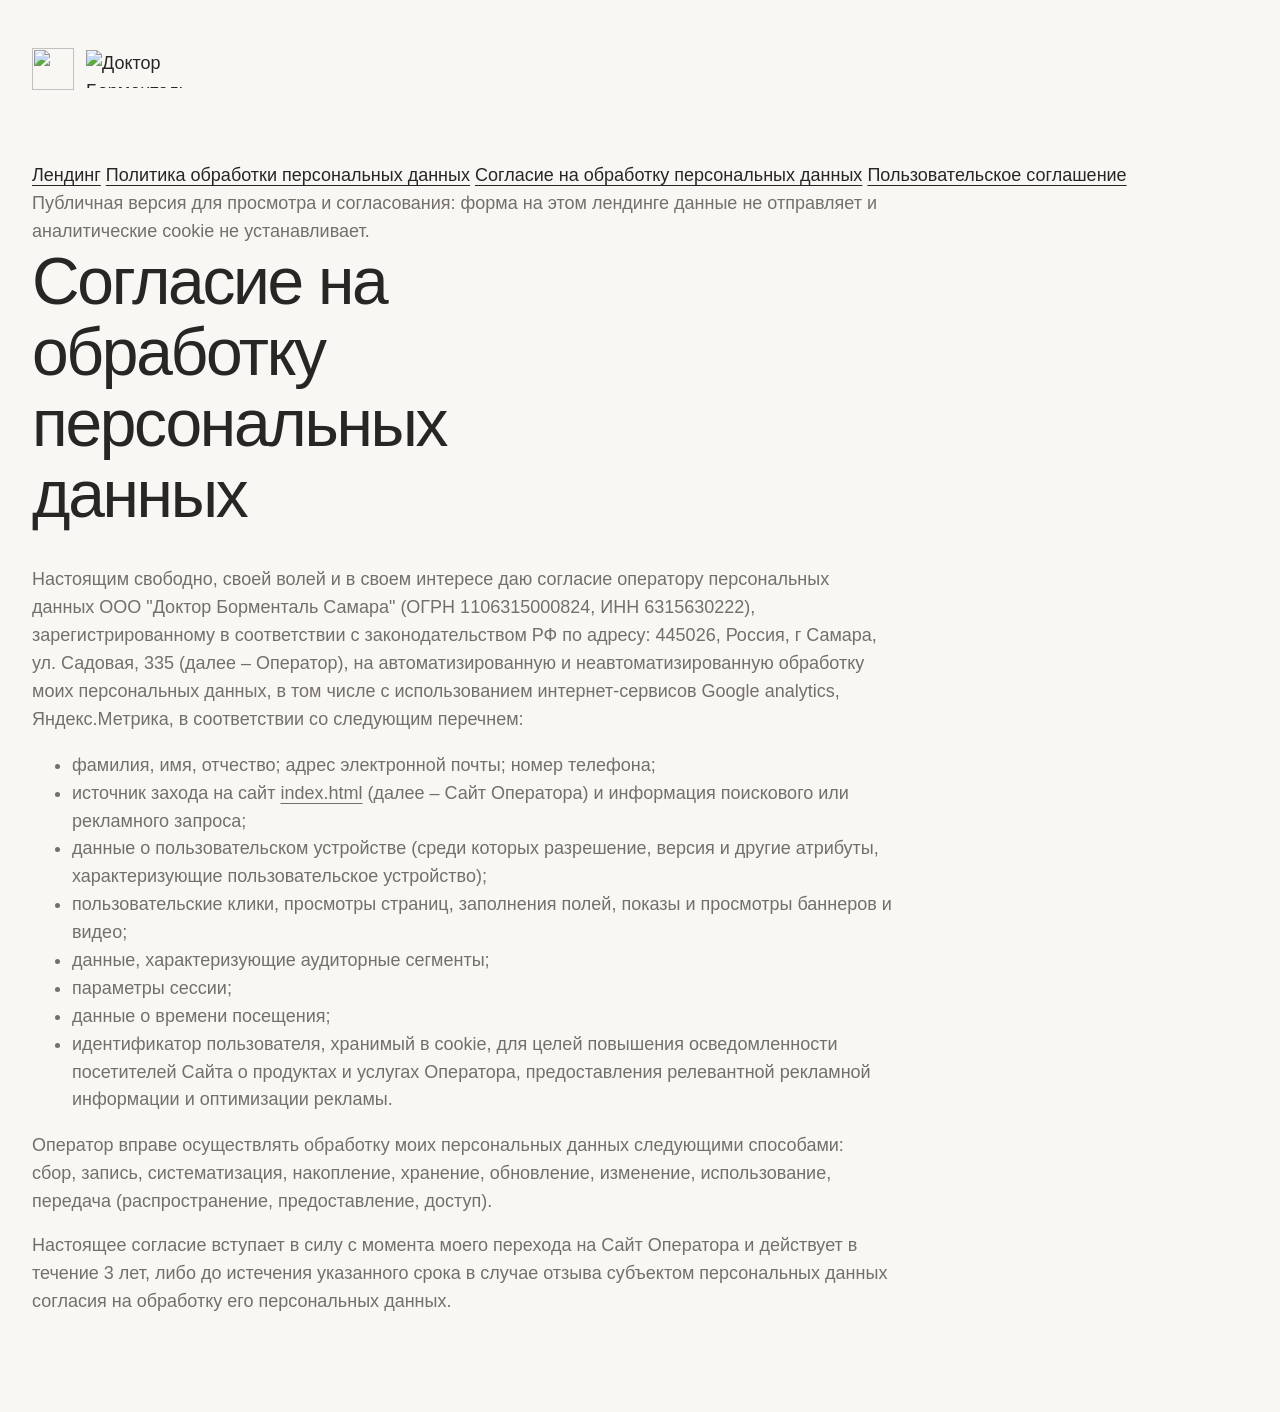
==== consent.html @ 1e652e02 "feat: publish Bormental lifting landing" ====
<!doctype html>
<html lang="ru">
<head>
  <meta charset="utf-8">
  <meta name="viewport" content="width=device-width, initial-scale=1">
  <title>Согласие на обработку персональных данных | Доктор Борменталь</title>
  <meta property="og:image" content="https://espace-landing-pages.github.io/bormental-lifting/assets/images/hero-clean.webp">
  <link rel="canonical" href="https://espace-landing-pages.github.io/bormental-lifting/consent.html">
  <link rel="icon" href="assets/logos/logo.svg" type="image/svg+xml">
  <link rel="preload" href="assets/fonts/onest-variable.ttf" as="font" type="font/ttf" crossorigin>
  <link rel="stylesheet" href="styles.css">
</head>
<body>
  <main class="legal-page">
    <div class="container">
      <a class="brand" href="index.html" aria-label="Вернуться на лендинг">
        <img class="brand-mark" src="assets/logos/logo.svg" alt="" width="48" height="48">
        <img class="brand-name" src="assets/logos/logo_name.svg" alt="Доктор Борменталь" width="109" height="35">
      </a>
      <nav class="legal-nav" aria-label="Юридические документы">
        <a href="index.html">Лендинг</a>
        <a href="privacy.html">Политика обработки персональных данных</a>
        <a href="consent.html" aria-current="page">Согласие на обработку персональных данных</a>
        <a href="user-agreement.html">Пользовательское соглашение</a>
      </nav>
      <article class="legal-content">
        <p class="legal-preface">Публичная версия для просмотра и согласования: форма на этом лендинге данные не отправляет и аналитические cookie не устанавливает.</p>
<h1>Согласие на обработку персональных данных</h1>

<p>
	 Настоящим свободно, своей волей и в своем интересе даю согласие оператору персональных данных ООО "Доктор Борменталь Самара" (ОГРН 1106315000824, ИНН 6315630222), зарегистрированному в соответствии с законодательством РФ по адресу: 445026, Россия, г Самара, ул. Садовая, 335 (далее – Оператор), на автоматизированную и неавтоматизированную обработку моих персональных данных, в том числе с использованием интернет-сервисов Google analytics, Яндекс.Метрика, в соответствии со следующим перечнем:
</p>
<ul>
	<li>фамилия, имя, отчество; адрес электронной почты; номер телефона;</li>
	<li>источник захода на сайт <a href="index.html" target="_blank" rel="noopener">index.html</a> (далее – Сайт Оператора) и информация поискового или рекламного запроса;</li>
	<li>данные о пользовательском устройстве (среди которых разрешение, версия и другие атрибуты, характеризующие пользовательское устройство);</li>
	<li>пользовательские клики, просмотры страниц, заполнения полей, показы и просмотры баннеров и видео;</li>
	<li>данные, характеризующие аудиторные сегменты;</li>
	<li>параметры сессии;</li>
	<li>данные о времени посещения;</li>
	<li>идентификатор пользователя, хранимый в cookie, для целей повышения осведомленности посетителей Сайта о продуктах и услугах Оператора, предоставления релевантной рекламной информации и оптимизации рекламы.</li>
</ul>
<p>
	 Оператор вправе осуществлять обработку моих персональных данных следующими способами: сбор, запись, систематизация, накопление, хранение, обновление, изменение, использование, передача (распространение, предоставление, доступ).
</p>
<p>
	 Настоящее согласие вступает в силу с момента моего перехода на Сайт Оператора и действует в течение 3 лет, либо до истечения указанного срока в случае отзыва субъектом персональных данных согласия на обработку его персональных данных.
</p>
      </article>
    </div>
  </main>
</body>
</html>
---- styles.css ----
@font-face {
  font-family: "Onest";
  src: url("assets/fonts/onest-variable.ttf") format("truetype");
  font-style: normal;
  font-weight: 100 900;
  font-display: swap;
}

:root {
  --surface: #F8F7F4;
  --soft: #EEF0F1;
  --milk: #F1E9E1;
  --accent: #C9937C;
  --ink: #272625;
  --muted: #746F6B;
  --line: #DAD6D1;
  --container: 1280px;
  --radius-large: 28px;
  --radius-card: 14px;
  --space-section: clamp(5rem, 8vw, 8.5rem);
  --shadow-soft: 0 24px 70px rgba(39, 38, 37, 0.09);
  --transition: 220ms ease;
}

*,
*::before,
*::after {
  box-sizing: border-box;
}

html {
  scroll-behavior: smooth;
  scroll-padding-top: 104px;
}

body {
  margin: 0;
  min-width: 320px;
  background: var(--surface);
  color: var(--ink);
  font-family: "Onest", Arial, sans-serif;
  font-size: 18px;
  font-weight: 400;
  line-height: 1.55;
  text-rendering: optimizeLegibility;
  -webkit-font-smoothing: antialiased;
}

body.is-modal-open {
  overflow: hidden;
}

main {
  overflow: clip;
}

img,
svg {
  display: block;
  max-width: 100%;
}

img {
  height: auto;
}

button,
input,
textarea {
  color: inherit;
  font: inherit;
}

button,
a {
  -webkit-tap-highlight-color: transparent;
}

a {
  color: inherit;
  text-decoration-thickness: 1px;
  text-underline-offset: 0.22em;
}

p,
h1,
h2,
h3,
h4,
figure,
dl,
dd {
  margin: 0;
}

h1,
h2,
h3,
h4 {
  font-weight: 480;
  letter-spacing: -0.035em;
  line-height: 1.08;
  text-wrap: balance;
}

h1 {
  max-width: 13ch;
  font-size: clamp(3.15rem, 5.15vw, 4.75rem);
}

h2 {
  max-width: 15ch;
  font-size: clamp(2.45rem, 4.2vw, 3.5rem);
}

h3 {
  font-size: clamp(1.45rem, 2.2vw, 2rem);
  letter-spacing: -0.025em;
}

p {
  text-wrap: pretty;
}

::selection {
  background: var(--accent);
  color: var(--ink);
}

:focus-visible {
  border-radius: 6px;
  outline: 0;
  box-shadow: 0 0 0 2px var(--surface), 0 0 0 5px var(--ink);
}

.skip-link {
  position: fixed;
  z-index: 1000;
  top: 12px;
  left: 12px;
  padding: 10px 16px;
  border-radius: 10px;
  background: var(--ink);
  color: var(--surface);
  transform: translateY(-140%);
  transition: transform var(--transition);
}

.skip-link:focus {
  transform: translateY(0);
}

.container {
  width: min(calc(100% - 64px), var(--container));
  margin-inline: auto;
}

.section {
  position: relative;
  padding-block: var(--space-section);
}

.section--soft {
  background: var(--soft);
}

.section--milk {
  background: var(--milk);
}

.section--soft > .container > .section-head > p,
.section--soft > .container > .section-head .eyebrow,
.section--soft > .container > .medical-note,
.section--soft .specialist-card p,
.section--milk .eyebrow,
.selection-copy p:not(.eyebrow),
.selection-step p,
.selection-step > span,
.consultation-grid .eyebrow,
.consultation-copy p:not(.eyebrow),
.promo-slot .eyebrow {
  color: var(--ink);
}

.method-card:nth-child(even) .eyebrow,
.method-card:nth-child(even) .method-card__index,
.method-card:nth-child(even) .method-card__copy p,
.method-card:nth-child(even) .method-card__meta span,
.method-card:nth-child(even) .source-link {
  color: var(--ink);
}

.section-head,
.section-heading,
.section-heading--split {
  display: grid;
  grid-template-columns: minmax(0, 7fr) minmax(260px, 4fr);
  gap: clamp(2rem, 6vw, 6rem);
  align-items: end;
  margin-bottom: clamp(2.75rem, 5vw, 5rem);
}

.section-head > p,
.section-heading > p,
.section-heading--split > p,
.section-lead {
  max-width: 36rem;
  color: var(--muted);
}

.eyebrow,
.kicker,
.section-kicker {
  margin-bottom: 18px;
  color: var(--muted);
  font-size: 14px;
  font-weight: 560;
  letter-spacing: 0;
  line-height: 1.3;
}

.eyebrow::before,
.kicker::before,
.section-kicker::before {
  display: inline-block;
  width: 24px;
  height: 1px;
  margin-right: 10px;
  background: var(--accent);
  vertical-align: 0.28em;
  content: "";
}

.button {
  display: inline-flex;
  min-height: 52px;
  align-items: center;
  justify-content: center;
  gap: 12px;
  padding: 14px 24px;
  border: 1px solid var(--accent);
  border-radius: 999px;
  background: var(--accent);
  color: var(--ink);
  font-size: 15px;
  font-weight: 520;
  line-height: 1.2;
  text-align: center;
  text-decoration: none;
  cursor: pointer;
  transition: transform var(--transition), box-shadow var(--transition), background var(--transition);
}

.button::after {
  width: 7px;
  height: 7px;
  border-top: 1.5px solid currentColor;
  border-right: 1.5px solid currentColor;
  content: "";
  transform: rotate(45deg);
}

.button:hover {
  background: var(--milk);
  box-shadow: 0 14px 30px rgba(39, 38, 37, 0.1);
  transform: translateY(-2px);
}

.button:disabled {
  cursor: not-allowed;
  opacity: 0.6;
  transform: none;
}

.button--outline,
.button--secondary,
.button--ghost {
  border-color: var(--line);
  background: transparent;
}

.button--compact {
  min-height: 44px;
  padding: 11px 18px;
  font-size: 14px;
}

.button--compact::after {
  display: none;
}

.text-link,
.source-link {
  display: inline-flex;
  align-items: center;
  gap: 8px;
  color: var(--muted);
  font-size: 14px;
  font-weight: 520;
}

.text-link:hover,
.source-link:hover {
  color: var(--ink);
}

.site-header {
  position: sticky;
  z-index: 80;
  top: 0;
  border-bottom: 1px solid rgba(218, 214, 209, 0.72);
  background: rgba(248, 247, 244, 0.94);
  backdrop-filter: blur(18px);
}

.header-inner {
  display: flex;
  min-height: 88px;
  align-items: center;
  justify-content: space-between;
  gap: 28px;
}

.brand {
  display: inline-flex;
  flex: 0 0 auto;
  align-items: center;
  gap: 12px;
  text-decoration: none;
}

.brand-mark {
  width: 42px;
  height: 42px;
}

.brand-name {
  width: auto;
  height: 38px;
}

.site-nav {
  display: flex;
  align-items: center;
  justify-content: center;
  gap: clamp(18px, 2.4vw, 34px);
}

.site-nav a {
  position: relative;
  color: var(--muted);
  font-size: 14px;
  font-weight: 480;
  text-decoration: none;
  transition: color var(--transition);
}

.site-nav a::after {
  position: absolute;
  right: 0;
  bottom: -8px;
  left: 0;
  height: 1px;
  background: var(--accent);
  content: "";
  transform: scaleX(0);
  transform-origin: left;
  transition: transform var(--transition);
}

.site-nav a:hover {
  color: var(--ink);
}

.site-nav a:hover::after {
  transform: scaleX(1);
}

.header-actions {
  display: flex;
  align-items: center;
  gap: 18px;
}

.header-phone {
  white-space: nowrap;
  font-size: 15px;
  font-weight: 540;
  text-decoration: none;
}

.hero {
  padding: 24px 0 clamp(5rem, 8vw, 8rem);
}

.hero-grid,
.hero-shell {
  position: relative;
  width: min(calc(100% - 36px), 1480px);
  min-height: min(760px, calc(100svh - 118px));
  margin-inline: auto;
}

.hero-media {
  position: absolute;
  inset: 0;
  overflow: hidden;
  border-radius: var(--radius-large);
  background: var(--milk);
}

.hero-media::after {
  position: absolute;
  inset: 0;
  background: rgba(39, 38, 37, 0.05);
  content: "";
  pointer-events: none;
}

.hero-media img {
  width: 100%;
  height: 100%;
  object-fit: cover;
  object-position: center 38%;
}

.hero-panel,
.hero-copy {
  position: relative;
  z-index: 2;
  display: flex;
  width: min(46%, 640px);
  min-height: 600px;
  margin-left: auto;
  padding: clamp(34px, 4.5vw, 68px);
  flex-direction: column;
  align-items: flex-start;
  justify-content: center;
  border: 1px solid rgba(218, 214, 209, 0.82);
  border-radius: var(--radius-large);
  background: rgba(248, 247, 244, 0.96);
  box-shadow: var(--shadow-soft);
  transform: translate(-28px, 28px);
}

.hero-panel h1,
.hero-copy h1 {
  margin-bottom: 24px;
}

.hero-lead {
  max-width: 34rem;
  margin-bottom: 32px;
  color: var(--muted);
  font-size: clamp(1.05rem, 1.35vw, 1.2rem);
  line-height: 1.55;
}

.hero-note,
.hero-caption {
  display: flex;
  margin-top: 20px;
  align-items: flex-start;
  gap: 10px;
  color: var(--muted);
  font-size: 13px;
  line-height: 1.45;
}

.hero-note::before,
.hero-caption::before {
  width: 8px;
  height: 8px;
  margin-top: 5px;
  flex: 0 0 auto;
  border: 1px solid var(--accent);
  border-radius: 50%;
  content: "";
}

.changes-grid {
  display: grid;
  grid-template-columns: repeat(4, minmax(0, 1fr));
  border-bottom: 1px solid var(--line);
}

.change-item {
  min-height: 270px;
  padding: 28px 24px 32px 0;
  border-top: 1px solid var(--line);
}

.change-item + .change-item {
  padding-left: 24px;
  border-left: 1px solid var(--line);
}

.change-index,
.change-item > span:first-child {
  display: block;
  margin-bottom: 54px;
  color: var(--accent);
  font-size: 14px;
}

.change-item h3 {
  max-width: 13ch;
  margin-bottom: 16px;
}

.change-item p {
  color: var(--muted);
  font-size: 15px;
}

.methods-grid,
.method-grid {
  display: grid;
  grid-template-columns: repeat(2, minmax(0, 1fr));
  gap: 22px;
}

.method-card {
  position: relative;
  display: grid;
  min-height: 590px;
  padding: clamp(26px, 3.2vw, 42px);
  grid-template-rows: auto 1fr auto;
  overflow: hidden;
  border: 1px solid var(--line);
  border-radius: var(--radius-large);
  background: var(--surface);
}

.method-card:nth-child(2n) {
  background: var(--milk);
}

.method-card__head,
.method-card-head {
  display: flex;
  align-items: flex-start;
  justify-content: space-between;
  gap: 24px;
}

.method-card__index,
.method-number {
  color: var(--muted);
  font-size: 14px;
}

.method-card h3 {
  max-width: 13ch;
}

.method-card__visual,
.method-visual {
  display: grid;
  min-height: 270px;
  margin-block: 28px;
  grid-template-columns: minmax(0, 1fr) minmax(160px, 0.74fr);
  align-items: center;
  gap: 24px;
}

.method-card__media,
.method-media {
  display: flex;
  height: 290px;
  align-items: center;
  justify-content: center;
  overflow: hidden;
  border-radius: var(--radius-card);
  background: var(--soft);
}

.method-card__media img,
.method-media img {
  width: 100%;
  height: 100%;
  object-fit: contain;
  padding: 18px;
}

.method-diagram {
  width: 100%;
  min-height: 190px;
  color: var(--accent);
}

.method-diagram svg {
  width: 100%;
  height: auto;
}

.method-card__copy,
.method-card-copy {
  display: grid;
  grid-template-columns: minmax(0, 1.25fr) minmax(140px, 0.75fr);
  gap: 24px;
  align-items: end;
}

.method-card__copy p,
.method-card-copy p {
  color: var(--muted);
  font-size: 16px;
}

.method-card__meta,
.method-meta {
  display: grid;
  gap: 10px;
  font-size: 14px;
}

.method-card__meta span,
.method-meta span {
  color: var(--muted);
}

.method-card__meta strong,
.method-meta strong {
  display: block;
  font-weight: 520;
}

.medical-note,
.editorial-note {
  max-width: 760px;
  margin-top: 28px;
  padding-left: 18px;
  border-left: 1px solid var(--accent);
  color: var(--muted);
  font-size: 14px;
}

.comparison-table {
  overflow: hidden;
  border: 1px solid var(--line);
  border-radius: var(--radius-card);
  background: var(--surface);
}

.comparison-table table,
.comparison table {
  width: 100%;
  border-collapse: collapse;
  font-size: 14px;
}

.comparison-table caption,
.comparison caption {
  position: absolute;
  width: 1px;
  height: 1px;
  overflow: hidden;
  clip: rect(0 0 0 0);
  clip-path: inset(50%);
  white-space: nowrap;
}

.comparison-table th,
.comparison-table td,
.comparison th,
.comparison td {
  min-width: 142px;
  padding: 22px 18px;
  border-bottom: 1px solid var(--line);
  text-align: left;
  vertical-align: top;
}

.comparison-table th,
.comparison th {
  color: var(--muted);
  font-size: 12px;
  font-weight: 520;
  line-height: 1.35;
}

.comparison-table tbody tr:last-child th,
.comparison-table tbody tr:last-child td,
.comparison tbody tr:last-child th,
.comparison tbody tr:last-child td {
  border-bottom: 0;
}

.comparison-table td:first-child,
.comparison-table th:first-child,
.comparison td:first-child,
.comparison th:first-child {
  min-width: 210px;
  padding-left: 28px;
}

.comparison-table td:first-child,
.comparison td:first-child {
  font-weight: 560;
}

.comparison-table tbody th[scope="row"],
.comparison tbody th[scope="row"] {
  color: var(--ink);
  font-size: 14px;
  font-weight: 560;
}

.comparison-table tbody th[scope="row"] .comparison-source,
.comparison tbody th[scope="row"] .comparison-source {
  margin-top: 12px;
  color: var(--ink);
  font-size: 11px;
}

.comparison-table tbody tr:hover,
.comparison tbody tr:hover {
  background: var(--milk);
}

.comparison-mobile {
  display: none;
}

.comparison-card {
  overflow: hidden;
  border: 1px solid var(--line);
  border-radius: var(--radius-card);
  background: var(--surface);
}

.comparison-card h3 {
  padding: 22px;
  border-bottom: 1px solid var(--line);
  background: var(--milk);
  font-size: 1.45rem;
}

.comparison-card > .comparison-source {
  margin: 12px 22px;
  color: var(--ink);
  font-size: 12px;
}

.comparison-card > .comparison-source + .comparison-source {
  margin-top: -4px;
}

.comparison-card dl {
  margin: 0;
}

.comparison-card dl > div {
  display: grid;
  padding: 14px 20px;
  grid-template-columns: minmax(110px, 0.72fr) minmax(0, 1.28fr);
  gap: 16px;
  border-bottom: 1px solid var(--line);
}

.comparison-card dl > div:last-child {
  border-bottom: 0;
}

.comparison-card dt {
  color: var(--ink);
  font-size: 12px;
}

.comparison-card dd {
  font-size: 14px;
}

.selection-grid {
  display: grid;
  grid-template-columns: minmax(0, 5fr) minmax(0, 7fr);
  align-items: start;
  gap: clamp(3rem, 8vw, 8rem);
}

.selection-copy {
  position: sticky;
  top: 132px;
}

.selection-copy p:not(.eyebrow) {
  max-width: 36rem;
  margin-top: 28px;
  color: var(--muted);
}

.selection-steps {
  border-top: 1px solid var(--line);
}

.selection-step {
  display: grid;
  padding: 30px 0;
  grid-template-columns: 62px minmax(0, 1fr);
  gap: 18px;
  border-bottom: 1px solid var(--line);
}

.selection-step > span {
  color: var(--accent);
  font-size: 14px;
}

.selection-step h3 {
  margin-bottom: 12px;
  font-size: clamp(1.4rem, 2vw, 1.8rem);
}

.selection-step p {
  color: var(--muted);
}

.results-grid {
  display: grid;
  grid-template-columns: repeat(2, minmax(0, 1fr));
  gap: 22px;
}

.result-slot {
  padding: clamp(26px, 3vw, 40px);
  border: 1px solid var(--line);
  border-radius: var(--radius-large);
  background: var(--surface);
}

.result-slot__media,
.result-placeholder {
  position: relative;
  display: grid;
  min-height: 310px;
  margin-bottom: 28px;
  place-items: center;
  overflow: hidden;
  border: 1px solid var(--line);
  border-radius: var(--radius-card);
  background: var(--soft);
}

.result-slot__media::before,
.result-placeholder::before {
  position: absolute;
  top: 0;
  bottom: 0;
  left: 50%;
  width: 1px;
  background: var(--line);
  content: "";
}

.result-slot__media span,
.result-placeholder span {
  position: relative;
  z-index: 1;
  padding: 8px 12px;
  border: 1px solid var(--line);
  border-radius: 999px;
  background: var(--surface);
  color: var(--muted);
  font-size: 12px;
}

.result-slot h3 {
  margin-bottom: 12px;
}

.result-slot p {
  color: var(--muted);
}

.specialists-grid,
.doctor-grid {
  display: grid;
  grid-template-columns: repeat(3, minmax(0, 1fr));
  gap: 22px;
  align-items: start;
}

.specialist-card,
.doctor-card {
  min-width: 0;
}

.specialist-card:nth-child(3n + 2),
.doctor-card:nth-child(3n + 2) {
  margin-top: 64px;
}

.specialist-card img,
.doctor-card img {
  width: 100%;
  aspect-ratio: 0.78;
  object-fit: cover;
  object-position: center top;
  border-radius: var(--radius-large);
  background: var(--soft);
  filter: saturate(0.82);
  transition: filter var(--transition), transform var(--transition);
}

.specialist-card:hover img,
.doctor-card:hover img {
  filter: saturate(1);
  transform: translateY(-4px);
}

.specialist-card__body,
.specialist-card > div,
.doctor-card > div {
  padding: 20px 2px 0;
}

.specialist-card h3,
.doctor-card h3 {
  max-width: 18ch;
  margin-bottom: 10px;
  font-size: clamp(1.25rem, 1.8vw, 1.65rem);
}

.specialist-card p,
.doctor-card p {
  color: var(--muted);
  font-size: 14px;
}

.license-band {
  display: grid;
  margin-top: clamp(72px, 9vw, 120px);
  padding: clamp(24px, 4vw, 44px);
  grid-template-columns: minmax(170px, 220px) minmax(0, 1fr);
  align-items: center;
  gap: clamp(28px, 5vw, 64px);
  border: 1px solid var(--line);
  border-radius: var(--radius-large);
  background: var(--surface);
}

.license-band__preview {
  height: 230px;
  overflow: hidden;
  border: 1px solid var(--line);
  border-radius: var(--radius-card);
  background: var(--milk);
}

.license-band__preview img {
  width: 100%;
  height: 100%;
  object-fit: cover;
  object-position: center top;
}

.license-band h3 {
  max-width: 24ch;
}

.license-band p:not(.eyebrow) {
  max-width: 40rem;
  margin-top: 16px;
  color: var(--muted);
}

.license-band .button {
  margin-top: 26px;
}

.journey-list,
.timeline {
  display: grid;
  grid-template-columns: repeat(4, minmax(0, 1fr));
  margin: 0;
  padding: 0;
  border-top: 1px solid var(--line);
  list-style: none;
}

.journey-step,
.timeline-step {
  min-height: 290px;
  padding: 26px 22px 30px 0;
  border-bottom: 1px solid var(--line);
}

.journey-step + .journey-step,
.timeline-step + .timeline-step {
  padding-left: 22px;
  border-left: 1px solid var(--line);
}

.journey-step > span,
.timeline-step > span {
  display: block;
  margin-bottom: 68px;
  color: var(--accent);
  font-size: 14px;
}

.journey-step h3,
.timeline-step h3 {
  margin-bottom: 12px;
  font-size: clamp(1.35rem, 1.9vw, 1.75rem);
}

.journey-step p,
.timeline-step p {
  color: var(--muted);
  font-size: 15px;
}

.price-grid {
  display: grid;
  grid-template-columns: repeat(4, minmax(0, 1fr));
  gap: 14px;
}

.price-card {
  display: flex;
  min-height: 300px;
  padding: 28px;
  flex-direction: column;
  border: 1px solid var(--line);
  border-radius: var(--radius-card);
  background: var(--surface);
}

.price-card h3 {
  min-height: 3.3em;
  margin-bottom: 22px;
  font-size: 1.55rem;
}

.price-card__value,
.price-value {
  margin-bottom: 18px;
  font-size: clamp(1.65rem, 2.5vw, 2.3rem);
  font-weight: 480;
  letter-spacing: -0.035em;
  line-height: 1.1;
}

.price-card p {
  margin-top: auto;
  color: var(--muted);
  font-size: 14px;
}

.price-card .source-link {
  margin-top: 18px;
}

.promo-slot {
  display: grid;
  margin-top: 22px;
  padding: clamp(30px, 4vw, 54px);
  grid-template-columns: minmax(0, 1.25fr) minmax(260px, 0.75fr);
  align-items: end;
  gap: 32px;
  border-radius: var(--radius-large);
  background: var(--accent);
}

.promo-slot h3 {
  max-width: 18ch;
}

.promo-slot p {
  max-width: 34rem;
}

.faq-grid {
  display: grid;
  grid-template-columns: minmax(0, 4fr) minmax(0, 8fr);
  gap: clamp(3rem, 8vw, 8rem);
}

.faq-list {
  border-top: 1px solid var(--line);
}

.faq-list details {
  border-bottom: 1px solid var(--line);
}

.faq-list summary {
  position: relative;
  padding: 24px 48px 24px 0;
  font-size: 19px;
  font-weight: 500;
  line-height: 1.35;
  list-style: none;
  cursor: pointer;
}

.faq-list summary::-webkit-details-marker {
  display: none;
}

.faq-list summary::before,
.faq-list summary::after {
  position: absolute;
  top: 50%;
  right: 8px;
  width: 18px;
  height: 1px;
  background: var(--ink);
  content: "";
  transition: transform var(--transition);
}

.faq-list summary::after {
  transform: rotate(90deg);
}

.faq-list details[open] summary::after {
  transform: rotate(0deg);
}

.faq-list details p {
  max-width: 760px;
  padding: 0 48px 24px 0;
  color: var(--muted);
}

.consultation-grid {
  display: grid;
  padding: clamp(34px, 6vw, 76px);
  grid-template-columns: minmax(0, 1fr) minmax(340px, 0.82fr);
  align-items: start;
  gap: clamp(3rem, 8vw, 8rem);
  border: 1px solid var(--line);
  border-radius: var(--radius-large);
  background: var(--milk);
}

.consultation-copy p:not(.eyebrow) {
  max-width: 36rem;
  margin-top: 26px;
  color: var(--muted);
}

.lead-form {
  display: grid;
  gap: 10px;
  padding: clamp(24px, 3vw, 36px);
  border-radius: var(--radius-card);
  background: var(--surface);
}

.lead-form > fieldset {
  min-width: 0;
  margin: 0;
  padding: 0;
  border: 0;
}

.lead-form label {
  margin-top: 8px;
  color: var(--muted);
  font-size: 13px;
  font-weight: 520;
}

.lead-form input,
.lead-form textarea {
  width: 100%;
  border: 1px solid var(--line);
  border-radius: var(--radius-card);
  background: transparent;
  transition: border-color var(--transition), box-shadow var(--transition);
}

.lead-form input {
  height: 56px;
  padding: 0 16px;
}

.lead-form textarea {
  min-height: 108px;
  padding: 15px 16px;
  resize: vertical;
}

.lead-form input:hover,
.lead-form textarea:hover {
  border-color: var(--muted);
}

.lead-form input[aria-invalid="true"],
.lead-form textarea[aria-invalid="true"] {
  border-color: var(--ink);
  box-shadow: inset 3px 0 0 var(--accent);
}

.consent-field,
.lead-form .consent-field {
  display: grid;
  margin: 10px 0 6px;
  grid-template-columns: 22px minmax(0, 1fr);
  align-items: start;
  gap: 10px;
  color: var(--muted);
  font-size: 12px;
  line-height: 1.45;
}

.consent-field input {
  width: 20px;
  height: 20px;
  margin: 1px 0 0;
  accent-color: var(--accent);
}

.lead-form .button {
  width: 100%;
  margin-top: 6px;
}

.field-error,
[data-field-error] {
  min-height: 1.3em;
  color: var(--ink);
  font-size: 12px;
  font-weight: 560;
}

.field-error:not(:empty)::before,
[data-field-error]:not(:empty)::before {
  margin-right: 6px;
  color: var(--accent);
  content: "—";
}

.form-legal {
  color: var(--muted);
  font-size: 11px;
  line-height: 1.45;
}

.form-success {
  margin-top: 8px;
  padding: 14px 16px;
  border-left: 3px solid var(--accent);
  background: var(--soft);
  font-size: 13px;
}

.site-footer {
  padding: 72px 0 28px;
  border-top: 1px solid var(--line);
}

.footer-grid {
  display: grid;
  grid-template-columns: minmax(0, 1.35fr) repeat(2, minmax(210px, 0.65fr));
  gap: 48px;
}

.footer-grid h2,
.footer-grid h3 {
  margin-bottom: 14px;
  font-size: 14px;
  font-weight: 560;
  letter-spacing: 0;
}

.footer-grid p,
.footer-grid a:not(.button):not(.brand) {
  color: var(--muted);
  font-size: 14px;
}

.footer-brand p {
  margin-top: 22px;
}

.footer-phone {
  display: inline-block;
  margin-bottom: 24px;
  color: var(--ink) !important;
  font-size: 20px !important;
  font-weight: 520;
  text-decoration: none;
}

.footer-phone + .source-link {
  width: max-content;
  margin: -12px 0 24px;
}

.footer-bottom {
  display: flex;
  margin-top: 56px;
  padding-top: 24px;
  align-items: flex-start;
  justify-content: space-between;
  gap: 28px;
  border-top: 1px solid var(--line);
  color: var(--muted);
  font-size: 12px;
}

.footer-bottom p {
  max-width: 680px;
}

.footer-bottom nav {
  display: flex;
  flex-wrap: wrap;
  justify-content: flex-end;
  gap: 12px 20px;
}

.mobile-cta {
  position: fixed;
  z-index: 60;
  right: 14px;
  bottom: 14px;
  left: 14px;
  display: none;
  min-height: 54px;
  padding: 13px 18px;
  border: 1px solid var(--accent);
  border-radius: 999px;
  background: var(--accent);
  color: var(--ink);
  box-shadow: 0 16px 34px rgba(39, 38, 37, 0.16);
  font-size: 14px;
  font-weight: 540;
  opacity: 0;
  pointer-events: none;
  transform: translateY(18px);
  transition: opacity var(--transition), transform var(--transition);
}

.mobile-cta.is-visible {
  opacity: 1;
  pointer-events: auto;
  transform: translateY(0);
}

.modal {
  width: min(920px, calc(100% - 32px));
  max-height: calc(100dvh - 32px);
  margin: auto;
  padding: 0;
  overflow: auto;
  border: 1px solid var(--line);
  border-radius: var(--radius-large);
  background: var(--surface);
  color: var(--ink);
  box-shadow: var(--shadow-soft);
}

.modal::backdrop {
  background: rgba(39, 38, 37, 0.52);
  backdrop-filter: blur(6px);
}

.modal-shell {
  position: relative;
  display: grid;
  padding: clamp(28px, 5vw, 58px);
  grid-template-columns: minmax(0, 1fr) minmax(320px, 0.9fr);
  gap: clamp(28px, 5vw, 58px);
}

.modal-copy p:not(.eyebrow) {
  margin-top: 22px;
  color: var(--muted);
}

.modal-close {
  position: absolute;
  z-index: 2;
  top: 16px;
  right: 16px;
  display: grid;
  width: 44px;
  height: 44px;
  padding: 0;
  place-items: center;
  border: 1px solid var(--line);
  border-radius: 50%;
  background: var(--surface);
  color: var(--ink);
  cursor: pointer;
}

.license-dialog {
  width: min(1080px, calc(100% - 32px));
}

.license-dialog__shell {
  position: relative;
  padding: clamp(28px, 5vw, 58px);
}

.license-dialog__shell > div:first-of-type {
  padding-right: 56px;
}

.license-meta {
  max-width: 52rem;
  margin-top: 18px;
  color: var(--muted);
}

.license-scans {
  display: grid;
  margin-top: 36px;
  grid-template-columns: repeat(2, minmax(0, 1fr));
  gap: 18px;
  align-items: start;
}

.license-scans img {
  width: 100%;
  border: 1px solid var(--line);
  border-radius: var(--radius-card);
  background: var(--surface);
}

.license-scan-link {
  display: block;
}

.selection-copy p:not(.eyebrow),
.selection-step p,
.selection-step > span,
.consultation-copy p:not(.eyebrow) {
  color: var(--ink);
}

.reveal-ready [data-reveal] {
  opacity: 0;
  transform: translateY(24px);
  transition: opacity 620ms ease, transform 620ms ease;
}

.reveal-ready [data-reveal].is-revealed {
  opacity: 1;
  transform: translateY(0);
}

.legal-page {
  min-height: 100dvh;
  padding: 48px 0 96px;
}

.legal-page .brand {
  margin-bottom: 72px;
}

.legal-content {
  max-width: 860px;
}

.legal-content h1 {
  max-width: 16ch;
  margin-bottom: 36px;
}

.legal-content h2 {
  margin: 44px 0 16px;
  font-size: 1.7rem;
}

.legal-content p,
.legal-content li {
  color: var(--muted);
}

.legal-content p + p {
  margin-top: 16px;
}

@media (max-width: 1180px) {
  .site-nav {
    display: none;
  }

  .hero-grid,
  .hero-shell {
    min-height: 690px;
  }

  .hero-panel,
  .hero-copy {
    width: min(52%, 620px);
    min-height: 560px;
  }

  .methods-grid,
  .method-grid {
    gap: 16px;
  }

  .method-card {
    min-height: 640px;
  }

  .method-card__visual,
  .method-visual,
  .method-card__copy,
  .method-card-copy {
    grid-template-columns: 1fr;
  }

  .method-card__media,
  .method-media {
    height: 250px;
  }

  .price-grid {
    grid-template-columns: repeat(2, minmax(0, 1fr));
  }

  .comparison-table,
  .comparison {
    display: none;
  }

  .comparison-mobile {
    display: grid;
    gap: 14px;
  }
}

@media (max-width: 900px) {
  body {
    font-size: 17px;
  }

  .container {
    width: min(calc(100% - 40px), var(--container));
  }

  .header-inner {
    min-height: 76px;
  }

  .brand-name {
    height: 34px;
  }

  .header-phone {
    display: none;
  }

  .hero {
    padding-top: 16px;
  }

  .hero-grid,
  .hero-shell {
    display: grid;
    width: calc(100% - 24px);
    min-height: auto;
    grid-template-rows: 520px auto;
  }

  .hero-media {
    position: relative;
    grid-row: 1 / 2;
  }

  .hero-media img {
    object-position: center 30%;
  }

  .hero-panel,
  .hero-copy {
    width: calc(100% - 32px);
    min-height: 0;
    margin: -72px auto 0;
    padding: clamp(30px, 6vw, 52px);
    grid-row: 2 / 3;
    transform: none;
  }

  .section-head,
  .section-heading,
  .section-heading--split,
  .selection-grid,
  .faq-grid,
  .consultation-grid {
    grid-template-columns: 1fr;
  }

  .selection-copy {
    position: static;
  }

  .changes-grid,
  .journey-list,
  .timeline {
    grid-template-columns: repeat(2, minmax(0, 1fr));
  }

  .change-item:nth-child(3),
  .journey-step:nth-child(3),
  .timeline-step:nth-child(3) {
    border-left: 0;
  }

  .specialists-grid,
  .doctor-grid {
    grid-template-columns: repeat(2, minmax(0, 1fr));
  }

  .specialist-card:nth-child(3n + 2),
  .doctor-card:nth-child(3n + 2) {
    margin-top: 0;
  }

  .specialist-card:nth-child(even),
  .doctor-card:nth-child(even) {
    margin-top: 44px;
  }

  .promo-slot,
  .footer-grid,
  .modal-shell {
    grid-template-columns: 1fr;
  }

  .footer-grid {
    gap: 38px;
  }

}

@media (max-width: 760px) {
  :root {
    --space-section: 5.25rem;
  }

  html {
    scroll-padding-top: 84px;
  }

  .header-actions .button {
    min-height: 42px;
    padding: 10px 15px;
    font-size: 12px;
  }

  .header-actions .button::after {
    display: none;
  }

  .brand-mark {
    width: 38px;
    height: 38px;
  }

  .brand-name {
    display: none;
  }

  .hero-grid,
  .hero-shell {
    grid-template-rows: 430px auto;
  }

  .hero-panel,
  .hero-copy {
    margin-top: -46px;
  }

  .methods-grid,
  .method-grid,
  .results-grid {
    grid-template-columns: 1fr;
  }

  .method-card {
    min-height: 0;
  }

  .mobile-cta {
    display: block;
  }

  .footer-bottom {
    flex-direction: column;
  }

  .footer-bottom nav {
    justify-content: flex-start;
  }
}

@media (max-width: 560px) {
  body {
    font-size: 16px;
  }

  .container {
    width: calc(100% - 28px);
  }

  .header-inner {
    gap: 12px;
  }

  .header-actions .button {
    max-width: 210px;
  }

  .hero-grid,
  .hero-shell {
    width: calc(100% - 16px);
    grid-template-rows: 390px auto;
  }

  .hero-media img {
    object-position: 47% center;
  }

  .hero-panel,
  .hero-copy {
    width: calc(100% - 16px);
    margin-top: -34px;
    padding: 28px 22px 30px;
  }

  .hero-panel .button,
  .hero-copy .button {
    width: 100%;
  }

  .section-head,
  .section-heading,
  .section-heading--split {
    gap: 24px;
  }

  .changes-grid,
  .journey-list,
  .timeline,
  .price-grid,
  .specialists-grid,
  .doctor-grid {
    grid-template-columns: 1fr;
  }

  .change-item,
  .change-item + .change-item,
  .journey-step,
  .journey-step + .journey-step,
  .timeline-step,
  .timeline-step + .timeline-step {
    min-height: 0;
    padding: 24px 0;
    border-right: 0;
    border-left: 0;
  }

  .change-index,
  .change-item > span:first-child,
  .journey-step > span,
  .timeline-step > span {
    margin-bottom: 28px;
  }

  .method-card {
    padding: 24px 20px;
  }

  .method-card__visual,
  .method-visual {
    gap: 12px;
  }

  .method-card__copy,
  .method-card-copy {
    gap: 16px;
  }

  .specialist-card:nth-child(even),
  .doctor-card:nth-child(even) {
    margin-top: 0;
  }

  .specialist-card img,
  .doctor-card img {
    aspect-ratio: 0.88;
  }

  .price-card {
    min-height: 0;
    padding: 24px;
  }

  .price-card h3 {
    min-height: 0;
    margin-bottom: 30px;
  }

  .price-card p {
    margin-top: 0;
  }

  .license-band {
    padding: 20px;
    grid-template-columns: 1fr;
    gap: 24px;
  }

  .license-band__preview {
    width: 100%;
    height: 190px;
  }

  .license-scans {
    grid-template-columns: 1fr;
  }

  .promo-slot,
  .consultation-grid {
    padding: 26px 20px;
  }

  .lead-form {
    padding: 20px 16px;
  }

  .modal {
    width: calc(100% - 16px);
    max-height: calc(100dvh - 16px);
  }

  .modal-shell {
    padding: 54px 18px 22px;
  }
}

@media (prefers-reduced-motion: reduce) {
  html {
    scroll-behavior: auto;
  }

  *,
  *::before,
  *::after {
    scroll-behavior: auto !important;
    transition-duration: 0.01ms !important;
    animation-duration: 0.01ms !important;
    animation-iteration-count: 1 !important;
  }

  .reveal-ready [data-reveal] {
    opacity: 1;
    transform: none;
  }
}

/* Approved responsive Clinical Editorial composition */

.header-inner {
  min-height: 79px;
}

.mobile-nav {
  display: none;
}

.hero {
  padding: 16px 0;
}

.hero-grid {
  width: min(calc(100% - 32px), 1440px);
  height: clamp(620px, calc(100svh - 112px), 720px);
  min-height: 0;
}

.hero-media img {
  position: absolute;
  inset: 0 0 0 auto;
  width: 78%;
  height: 100%;
  object-fit: cover;
  object-position: 52% 38%;
}

.hero-panel {
  position: absolute;
  z-index: 2;
  inset: 28px auto 28px 28px;
  display: flex;
  width: min(55%, 700px);
  min-height: 0;
  margin: 0;
  padding: clamp(24px, 2.4vw, 34px);
  justify-content: center;
  border-radius: var(--radius-large);
  background: rgba(248, 247, 244, 0.9);
  backdrop-filter: blur(8px);
  transform: none;
}

.hero-panel h1 {
  max-width: 17ch;
  margin-bottom: 14px;
  font-size: clamp(2.65rem, 4vw, 3.45rem);
  line-height: 1.02;
}

.hero-panel .eyebrow {
  margin-bottom: 10px;
}

.hero-lead {
  max-width: 42rem;
  margin-bottom: 18px;
  font-size: clamp(0.94rem, 1.16vw, 1.05rem);
  line-height: 1.42;
}

.hero-proof {
  display: flex;
  width: 100%;
  margin-top: 16px;
  flex-wrap: wrap;
  gap: 6px 16px;
  font-size: 13px;
  line-height: 1.35;
}

.hero-proof a,
.hero-proof span {
  color: var(--muted);
}

.hero-proof strong {
  font-weight: 560;
}

.hero-methods {
  display: grid;
  width: 100%;
  margin: 14px 0 0;
  padding: 0;
  grid-template-columns: repeat(2, minmax(0, 1fr));
  gap: 6px;
  list-style: none;
}

.hero-methods li {
  min-width: 0;
  padding: 7px 10px;
  border: 1px solid var(--line);
  border-radius: var(--radius-card);
  background: rgba(248, 247, 244, 0.78);
  font-size: 12px;
  line-height: 1.25;
}

.section {
  padding-block: clamp(4.5rem, 6.5vw, 6.5rem);
}

.section-head,
.section-heading,
.section-heading--split {
  margin-bottom: clamp(2.5rem, 4vw, 4rem);
}

#changes .section-head {
  grid-template-columns: 1fr;
}

#changes .section-head h2,
#specialists .section-head h2,
#results .section-heading h2 {
  max-width: 28ch;
}

.methods-grid {
  grid-template-columns: repeat(2, minmax(0, 1fr));
  align-items: stretch;
}

.method-card {
  min-height: 0;
}

.price-note {
  margin-top: 8px;
  font-size: 12px !important;
  line-height: 1.4;
}

.selection-timeline {
  display: grid;
  margin: 0;
  padding: 0;
  grid-template-columns: repeat(4, minmax(0, 1fr));
  border-top: 1px solid var(--line);
  list-style: none;
  counter-reset: selection-step;
}

.selection-timeline .selection-step {
  display: block;
  min-height: 210px;
  padding: 70px 22px 24px;
  border-right: 1px solid var(--line);
  border-bottom: 1px solid var(--line);
  counter-increment: selection-step;
  font-size: 16px;
  line-height: 1.45;
}

.selection-timeline .selection-step::before {
  display: block;
  margin-bottom: 28px;
  color: var(--accent);
  content: "0" counter(selection-step);
  font-size: 13px;
}

.selection-timeline .selection-step:last-child {
  border-right: 0;
}

.results-grid {
  grid-template-columns: repeat(3, minmax(0, 1fr));
  align-items: stretch;
}

.result-card {
  display: flex;
  min-width: 0;
  padding: 18px;
  flex-direction: column;
  border: 1px solid var(--line);
  border-radius: var(--radius-large);
  background: var(--surface);
}

.result-card__media {
  display: grid;
  width: 100%;
  min-height: 300px;
  aspect-ratio: 1.18;
  grid-auto-flow: column;
  grid-auto-columns: minmax(0, 1fr);
  place-items: center;
  overflow: hidden;
  border-radius: var(--radius-card);
  background: var(--soft);
}

.result-card__media img {
  width: 100%;
  height: 100%;
  min-width: 0;
  object-fit: contain;
  object-position: center;
}

.result-card h3 {
  margin: 18px 4px 2px;
  font-size: clamp(1.25rem, 1.8vw, 1.6rem);
}

.specialists-grid {
  grid-template-columns: repeat(3, minmax(0, 1fr));
  align-items: stretch;
}

.specialist-card,
.specialist-card:nth-child(3n + 2) {
  display: flex;
  margin-top: 0;
  flex-direction: column;
}

.specialist-card img {
  aspect-ratio: 4 / 5;
}

.specialist-card > div {
  display: flex;
  min-height: 118px;
  padding-top: 18px;
  flex-direction: column;
}

.specialist-card h3 {
  min-height: 2.2em;
}

#clinic {
  padding-block: 48px;
}

.clinic-grid {
  display: grid;
  grid-template-columns: minmax(0, 1.05fr) minmax(360px, 0.95fr);
  align-items: stretch;
  gap: clamp(28px, 4vw, 56px);
}

.clinic-copy {
  align-self: center;
}

.clinic-copy h2 {
  margin-bottom: 22px;
}

.clinic-copy > p:not(.eyebrow) {
  max-width: 42rem;
  margin-top: 12px;
  color: var(--muted);
  font-size: 15px;
}

.rating-grid {
  display: grid;
  margin-top: 24px;
  grid-template-columns: repeat(3, minmax(0, 1fr));
  gap: 8px;
}

.rating-card {
  display: flex;
  min-width: 0;
  min-height: 76px;
  padding: 12px;
  flex-direction: column;
  justify-content: space-between;
  border: 1px solid var(--line);
  border-radius: var(--radius-card);
  text-decoration: none;
}

.rating-card strong {
  font-size: 22px;
  font-weight: 520;
  line-height: 1;
}

.rating-card span {
  color: var(--muted);
  font-size: 11px;
  line-height: 1.3;
}

.license-band {
  display: grid;
  margin: 0;
  padding: 22px;
  grid-template-columns: 1fr;
  align-content: start;
  gap: 18px;
}

.license-band__preview {
  display: grid;
  width: 100%;
  height: 230px;
  grid-template-columns: repeat(2, minmax(0, 1fr));
  gap: 8px;
  padding: 8px;
}

.license-band__preview img {
  min-width: 0;
  object-fit: contain;
  background: var(--surface);
}

.license-band h3 {
  font-size: clamp(1.35rem, 2vw, 1.75rem);
}

.license-band p:not(.eyebrow) {
  margin-top: 10px;
  font-size: 14px;
  line-height: 1.42;
}

.license-band .eyebrow {
  margin-bottom: 10px;
}

.license-band .button {
  margin-top: 16px;
}

.reviews-grid {
  display: grid;
  grid-template-columns: repeat(3, minmax(0, 1fr));
  gap: 18px;
}

.review-card {
  display: flex;
  min-width: 0;
  min-height: 330px;
  padding: clamp(24px, 2.6vw, 34px);
  flex-direction: column;
  border: 1px solid var(--line);
  border-radius: var(--radius-card);
  background: var(--surface);
}

.review-card__meta {
  margin-bottom: 20px;
  color: var(--muted);
  font-size: 12px;
  line-height: 1.45;
}

.review-card > p:not(.review-card__meta) {
  font-size: 15px;
  line-height: 1.55;
}

.review-card a {
  margin-top: auto;
  padding-top: 24px;
  color: var(--muted);
  font-size: 13px;
}

@media (min-width: 1181px) and (max-height: 820px) {
  #clinic {
    padding-block: 32px;
  }

  .license-band__preview {
    height: 210px;
  }
}

@media (max-width: 1180px) {
  .mobile-nav {
    position: absolute;
    z-index: 70;
    top: 88px;
    left: 16px;
    display: block;
    width: min(210px, calc(100% - 32px));
    font-size: 14px;
  }

  .mobile-nav summary {
    display: flex;
    min-height: 44px;
    padding: 10px 14px;
    align-items: center;
    justify-content: space-between;
    border: 1px solid var(--line);
    border-radius: var(--radius-card);
    background: rgba(248, 247, 244, 0.94);
    cursor: pointer;
    list-style: none;
  }

  .mobile-nav summary::-webkit-details-marker {
    display: none;
  }

  .mobile-nav summary::after {
    content: "+";
    font-size: 20px;
    line-height: 1;
  }

  .mobile-nav[open] summary::after {
    content: "−";
  }

  .mobile-nav nav {
    display: grid;
    margin-top: 6px;
    padding: 8px;
    border: 1px solid var(--line);
    border-radius: var(--radius-card);
    background: var(--surface);
    box-shadow: var(--shadow-soft);
  }

  .mobile-nav a {
    display: flex;
    min-height: 44px;
    padding: 10px;
    align-items: center;
    border-bottom: 1px solid var(--line);
    text-decoration: none;
  }

  .mobile-nav a:last-child {
    border-bottom: 0;
  }

  .specialists-grid {
    grid-template-columns: repeat(2, minmax(0, 1fr));
  }

  #specialists .specialists-grid > .specialist-card:nth-child(n) {
    margin-top: 0;
  }

  .hero-grid {
    min-height: 0;
  }

  .hero-panel {
    width: min(58%, 650px);
    min-height: 0;
  }

  .method-card__visual {
    grid-template-columns: 1fr;
  }

  .method-card__media {
    height: 240px;
  }

  .clinic-grid {
    grid-template-columns: minmax(0, 1fr) minmax(330px, 0.9fr);
  }
}

@media (max-width: 900px) {
  .header-inner {
    min-height: 67px;
  }

  .hero-grid {
    display: block;
    width: calc(100% - 24px);
    height: clamp(620px, calc(100svh - 100px), 720px);
  }

  .hero-media {
    position: absolute;
  }

  .hero-panel {
    position: absolute;
    inset: 24px auto 24px 24px;
    width: min(64%, 610px);
    margin: 0;
    padding: 26px;
  }

  .hero-panel h1 {
    font-size: clamp(2.3rem, 5.2vw, 3rem);
  }

  .mobile-nav {
    top: 76px;
  }

  .selection-timeline {
    grid-template-columns: repeat(2, minmax(0, 1fr));
  }

  .selection-timeline .selection-step:nth-child(even) {
    border-right: 0;
  }

  .results-grid {
    grid-template-columns: repeat(2, minmax(0, 1fr));
  }

  .result-card:first-child {
    grid-column: 1 / -1;
  }

  .clinic-grid {
    grid-template-columns: 1fr;
  }

  .license-band {
    grid-template-columns: minmax(260px, 0.9fr) minmax(0, 1fr);
    align-items: center;
  }
}

@media (max-width: 760px) {
  body {
    font-size: 16px;
  }

  .container {
    width: calc(100% - 28px);
  }

  .site-header {
    min-height: 68px;
  }

  .header-inner {
    min-height: 67px;
  }

  .header-actions .button {
    min-height: 44px;
  }

  .hero {
    height: calc(100svh - 68px);
    min-height: 732px;
    padding: 8px;
  }

  .hero-grid {
    display: block;
    width: 100%;
    height: 100%;
    min-height: 0;
  }

  .hero-media {
    position: absolute;
    inset: 0;
  }

  .hero-media img {
    inset: 0;
    width: 100%;
    object-position: 68% center;
  }

  .hero-panel {
    position: absolute;
    top: clamp(72px, 11vh, 96px);
    right: auto;
    bottom: 12px;
    left: 8px;
    width: min(330px, calc(100% - 24px));
    min-height: 0;
    margin: 0;
    padding: 20px;
    justify-content: center;
    background: rgba(248, 247, 244, 0.88);
  }

  .hero-panel h1 {
    max-width: 15ch;
    margin-bottom: 10px;
    font-size: clamp(1.95rem, 8.3vw, 2.2rem);
    line-height: 1.02;
  }

  .hero-panel .eyebrow {
    margin-bottom: 7px;
    font-size: 12px;
  }

  .hero-lead {
    margin-bottom: 12px;
    color: var(--ink);
    font-size: 14px;
    line-height: 1.34;
  }

  .hero-panel .button {
    width: 100%;
    min-height: 52px;
    padding: 12px 14px;
    font-size: 14px;
  }

  .hero-proof {
    margin-top: 8px;
    gap: 2px 8px;
    font-size: 14px;
    line-height: 1.25;
  }

  .hero-proof a,
  .hero-proof span {
    color: var(--ink);
  }

  .hero-methods {
    margin-top: 7px;
    grid-template-columns: repeat(2, minmax(0, 1fr));
    gap: 5px;
  }

  .hero-methods li {
    display: flex;
    min-height: 40px;
    padding: 4px 6px;
    align-items: center;
    font-size: 14px;
    line-height: 1.2;
  }

  .section {
    padding-block: 72px;
  }

  .section-head,
  .section-heading,
  .section-heading--split {
    margin-bottom: 36px;
  }

  .section-head h2,
  .section-heading h2,
  .faq-grid h2,
  .consultation-grid h2 {
    max-width: 18ch;
    font-size: clamp(2.1rem, 10vw, 2.65rem);
  }

  .methods-grid,
  .results-grid,
  .specialists-grid,
  .reviews-grid {
    grid-template-columns: 1fr;
  }

  .result-card:first-child {
    grid-column: auto;
  }

  .result-card__media {
    min-height: 0;
    aspect-ratio: 1.12;
  }

  .selection-timeline {
    grid-template-columns: 1fr;
  }

  .selection-timeline .selection-step,
  .selection-timeline .selection-step:nth-child(even) {
    min-height: 0;
    padding: 22px 0;
    border-right: 0;
  }

  .selection-timeline .selection-step::before {
    margin-bottom: 14px;
  }

  .specialist-card > div {
    min-height: 0;
  }

  .specialist-card h3 {
    min-height: 0;
  }

  #specialists .specialists-grid > .specialist-card:nth-child(n) {
    margin-top: 0;
  }

  #clinic {
    padding-block: 72px;
  }

  .clinic-grid,
  .license-band {
    grid-template-columns: 1fr;
  }

  .rating-grid {
    grid-template-columns: 1fr;
  }

  .rating-card {
    min-height: 68px;
  }

  .license-band {
    padding: 18px;
  }

  .license-band__preview {
    height: 220px;
  }

  .review-card {
    min-height: 0;
  }

  .faq-list summary {
    min-height: 52px;
    padding-block: 16px;
    font-size: 17px;
  }

  .consultation-grid {
    padding: 24px 18px;
  }
}

@media (max-width: 380px) {
  .header-actions .button {
    max-width: 230px;
    padding-inline: 12px;
    font-size: 11px;
  }

  .hero-panel {
    padding: 17px;
  }

  .hero-panel h1 {
    font-size: 1.95rem;
  }

  .hero-lead {
    font-size: 14px;
    line-height: 1.28;
  }

  .hero-methods li {
    min-height: 36px;
  }
}

/* Desktop proof hierarchy follows the approved earlier composition. */

.hero-rating,
.hero-patients {
  display: inline-flex;
  align-items: center;
}

.hero-rating {
  gap: 8px;
  text-decoration: none;
}

.hero-rating__dot {
  display: inline-grid;
  width: 24px;
  height: 24px;
  flex: 0 0 auto;
  place-items: center;
  border-radius: 50%;
  background: var(--milk);
}

.hero-rating__dot::after {
  width: 8px;
  height: 8px;
  border-radius: 50%;
  background: var(--accent);
  content: "";
}

.hero-patients {
  gap: 10px;
}

.hero-patients__avatars {
  display: inline-flex;
  align-items: center;
}

.hero-patients__avatars img {
  width: 34px;
  height: 34px;
  margin-left: -7px;
  border: 2px solid var(--surface);
  border-radius: 50%;
  object-fit: cover;
  object-position: center 20%;
}

.hero-patients__avatars img:first-child {
  margin-left: 0;
}

@media (min-width: 1181px) {
  .hero-panel {
    align-items: center;
    justify-content: flex-start;
    text-align: center;
  }

  .hero-proof {
    display: grid;
    order: -1;
    margin: 0 0 12px;
    grid-template-columns: minmax(0, 1fr) minmax(0, 1fr);
    align-items: center;
    gap: 8px 18px;
    text-align: left;
  }

  .hero-rating {
    justify-self: start;
    color: var(--ink);
    font-weight: 540;
  }

  .hero-address {
    justify-self: end;
    text-align: right;
  }

  .hero-patients {
    grid-column: 1 / -1;
    justify-self: center;
    text-align: left;
  }

  .hero-patients strong {
    max-width: 13ch;
    text-transform: uppercase;
    font-size: 12px;
    line-height: 1.05;
  }

  .hero-panel h1 {
    max-width: 15ch;
    text-align: center;
    font-size: clamp(2.55rem, 3.3vw, 2.95rem);
  }

  .hero-lead {
    max-width: 38rem;
    text-align: center;
  }

  .hero-panel > .button {
    width: min(100%, 480px);
    align-self: center;
  }

  .hero-methods {
    grid-template-columns: repeat(4, minmax(0, 1fr));
  }

  .hero-methods li {
    display: flex;
    min-height: 42px;
    padding-inline: 6px;
    align-items: center;
    justify-content: center;
    text-align: center;
  }
}

@media (max-width: 1180px) {
  .hero-patients__avatars,
  .hero-rating__dot {
    display: none;
  }
}
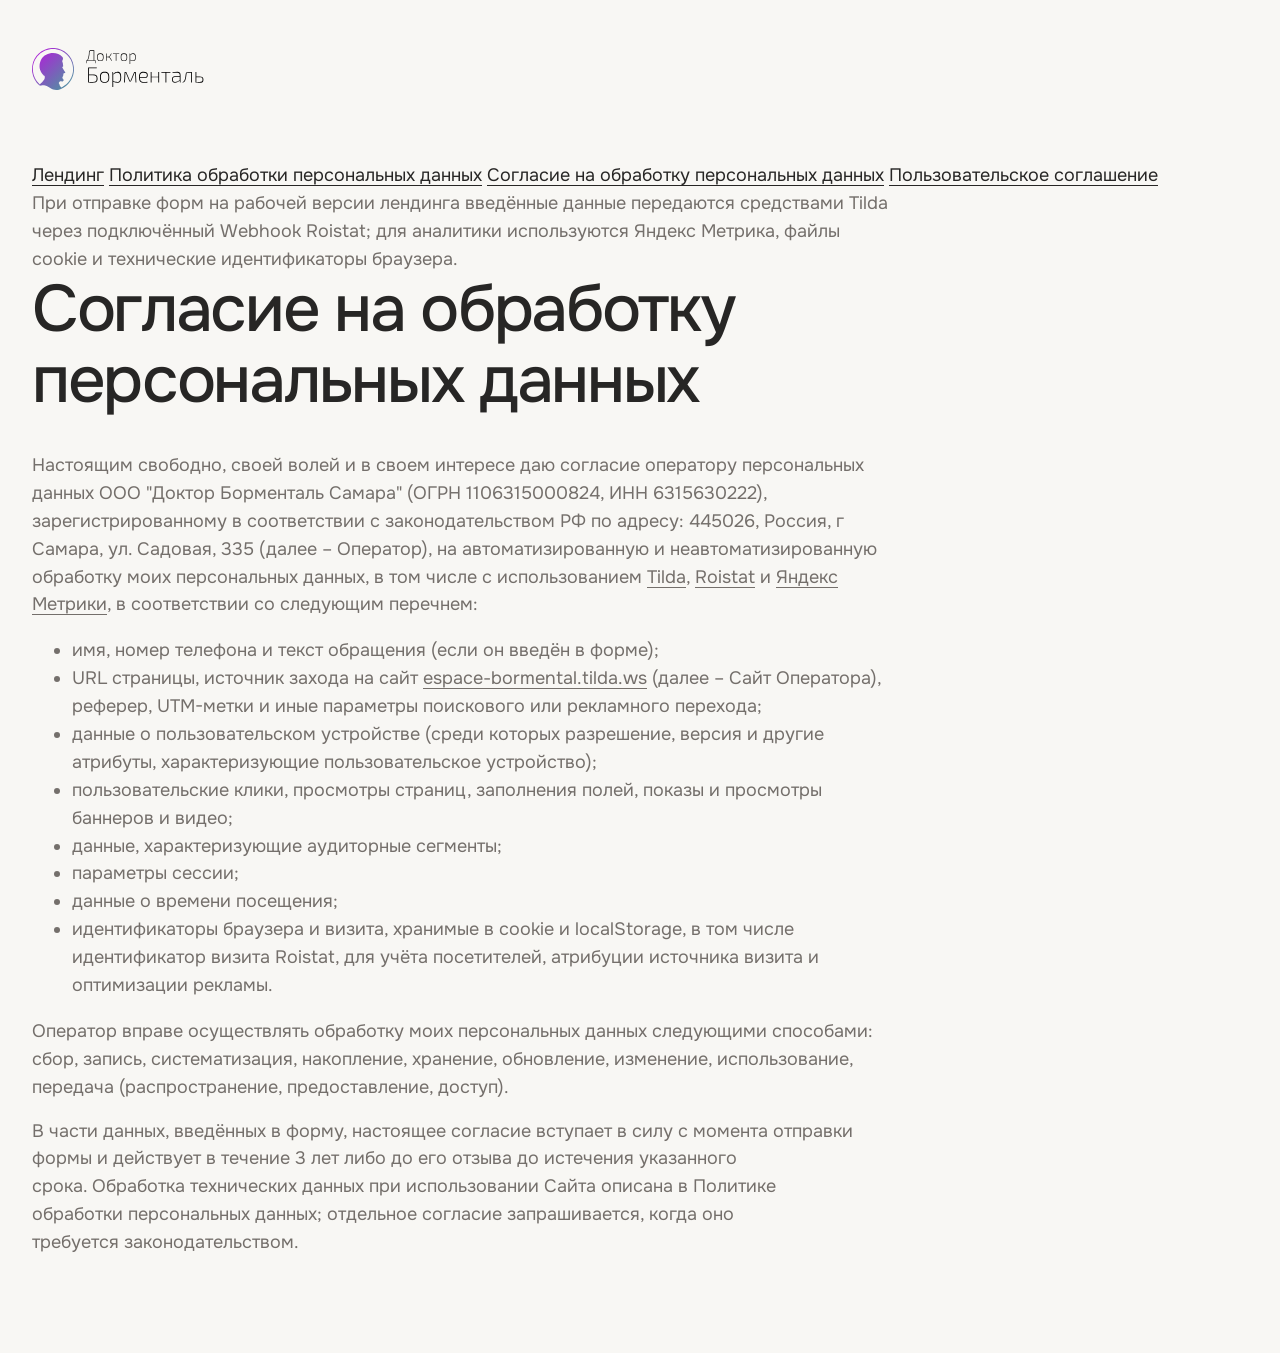
==== commit 338feb48: "docs: update production privacy disclosures" ====
--- a/consent.html
+++ b/consent.html
@@ -5,7 +5,7 @@
   <meta name="viewport" content="width=device-width, initial-scale=1">
   <title>Согласие на обработку персональных данных | Доктор Борменталь</title>
   <meta property="og:image" content="https://espace-landing-pages.github.io/bormental-lifting/assets/images/hero-clean.webp">
-  <link rel="canonical" href="https://espace-landing-pages.github.io/bormental-lifting/consent.html">
+  <link rel="canonical" href="https://espace-bormental.tilda.ws/consent">
   <link rel="icon" href="assets/logos/logo.svg" type="image/svg+xml">
   <link rel="preload" href="assets/fonts/onest-variable.ttf" as="font" type="font/ttf" crossorigin>
   <link rel="stylesheet" href="styles.css">
@@ -13,38 +13,38 @@
 <body>
   <main class="legal-page">
     <div class="container">
-      <a class="brand" href="index.html" aria-label="Вернуться на лендинг">
+      <a class="brand" href="https://espace-bormental.tilda.ws/" aria-label="Вернуться на лендинг">
         <img class="brand-mark" src="assets/logos/logo.svg" alt="" width="48" height="48">
         <img class="brand-name" src="assets/logos/logo_name.svg" alt="Доктор Борменталь" width="109" height="35">
       </a>
       <nav class="legal-nav" aria-label="Юридические документы">
-        <a href="index.html">Лендинг</a>
-        <a href="privacy.html">Политика обработки персональных данных</a>
-        <a href="consent.html" aria-current="page">Согласие на обработку персональных данных</a>
-        <a href="user-agreement.html">Пользовательское соглашение</a>
+        <a href="https://espace-bormental.tilda.ws/">Лендинг</a>
+        <a href="/privacy">Политика обработки персональных данных</a>
+        <a href="/consent" aria-current="page">Согласие на обработку персональных данных</a>
+        <a href="/user-agreement">Пользовательское соглашение</a>
       </nav>
       <article class="legal-content">
-        <p class="legal-preface">Публичная версия для просмотра и согласования: форма на этом лендинге данные не отправляет и аналитические cookie не устанавливает.</p>
+        <p class="legal-preface">При отправке форм на рабочей версии лендинга введённые данные передаются средствами Tilda через подключённый Webhook Roistat; для аналитики используются Яндекс Метрика, файлы cookie и технические идентификаторы браузера.</p>
 <h1>Согласие на обработку персональных данных</h1>
 
 <p>
-	 Настоящим свободно, своей волей и в своем интересе даю согласие оператору персональных данных ООО "Доктор Борменталь Самара" (ОГРН 1106315000824, ИНН 6315630222), зарегистрированному в соответствии с законодательством РФ по адресу: 445026, Россия, г Самара, ул. Садовая, 335 (далее – Оператор), на автоматизированную и неавтоматизированную обработку моих персональных данных, в том числе с использованием интернет-сервисов Google analytics, Яндекс.Метрика, в соответствии со следующим перечнем:
+	 Настоящим свободно, своей волей и в своем интересе даю согласие оператору персональных данных ООО "Доктор Борменталь Самара" (ОГРН 1106315000824, ИНН 6315630222), зарегистрированному в соответствии с законодательством РФ по адресу: 445026, Россия, г Самара, ул. Садовая, 335 (далее – Оператор), на автоматизированную и неавтоматизированную обработку моих персональных данных, в том числе с использованием <a href="https://tilda.cc/ru/privacy/" target="_blank" rel="noopener">Tilda</a>, <a href="https://roistat.com/ru/legal" target="_blank" rel="noopener">Roistat</a> и <a href="https://yandex.ru/support/metrica/ru/code/data-collected" target="_blank" rel="noopener">Яндекс Метрики</a>, в соответствии со следующим перечнем:
 </p>
 <ul>
-	<li>фамилия, имя, отчество; адрес электронной почты; номер телефона;</li>
-	<li>источник захода на сайт <a href="index.html" target="_blank" rel="noopener">index.html</a> (далее – Сайт Оператора) и информация поискового или рекламного запроса;</li>
+	<li>имя, номер телефона и текст обращения (если он введён в форме);</li>
+	<li>URL страницы, источник захода на сайт <a href="https://espace-bormental.tilda.ws/" target="_blank" rel="noopener">espace-bormental.tilda.ws</a> (далее – Сайт Оператора), реферер, UTM-метки и иные параметры поискового или рекламного перехода;</li>
 	<li>данные о пользовательском устройстве (среди которых разрешение, версия и другие атрибуты, характеризующие пользовательское устройство);</li>
 	<li>пользовательские клики, просмотры страниц, заполнения полей, показы и просмотры баннеров и видео;</li>
 	<li>данные, характеризующие аудиторные сегменты;</li>
 	<li>параметры сессии;</li>
 	<li>данные о времени посещения;</li>
-	<li>идентификатор пользователя, хранимый в cookie, для целей повышения осведомленности посетителей Сайта о продуктах и услугах Оператора, предоставления релевантной рекламной информации и оптимизации рекламы.</li>
+	<li>идентификаторы браузера и визита, хранимые в cookie и localStorage, в том числе идентификатор визита Roistat, для учёта посетителей, атрибуции источника визита и оптимизации рекламы.</li>
 </ul>
 <p>
 	 Оператор вправе осуществлять обработку моих персональных данных следующими способами: сбор, запись, систематизация, накопление, хранение, обновление, изменение, использование, передача (распространение, предоставление, доступ).
 </p>
 <p>
-	 Настоящее согласие вступает в силу с момента моего перехода на Сайт Оператора и действует в течение 3 лет, либо до истечения указанного срока в случае отзыва субъектом персональных данных согласия на обработку его персональных данных.
+	 В части данных, введённых в форму, настоящее согласие вступает в силу с момента отправки формы и действует в течение 3 лет либо до его отзыва до истечения указанного срока. Обработка технических данных при использовании Сайта описана в Политике обработки персональных данных; отдельное согласие запрашивается, когда оно требуется законодательством.
 </p>
       </article>
     </div>
--- a/styles.css
+++ b/styles.css
@@ -1883,8 +1883,8 @@
 
 .hero-media img {
   position: absolute;
-  inset: 0 0 0 auto;
-  width: 78%;
+  inset: 0 -6% 0 auto;
+  width: 70%;
   height: 100%;
   object-fit: cover;
   object-position: 52% 38%;
@@ -1893,12 +1893,13 @@
 .hero-panel {
   position: absolute;
   z-index: 2;
-  inset: 28px auto 28px 28px;
+  inset: 28px auto auto 28px;
   display: flex;
   width: min(55%, 700px);
   min-height: 0;
   margin: 0;
   padding: clamp(24px, 2.4vw, 34px);
+  padding-bottom: 32px;
   justify-content: center;
   border-radius: var(--radius-large);
   background: rgba(248, 247, 244, 0.9);
@@ -1989,7 +1990,61 @@
 }
 
 .method-card {
+  display: flex;
   min-height: 0;
+  flex-direction: column;
+}
+
+.method-card__visual {
+  flex: 0 0 auto;
+}
+
+.method-card__media {
+  height: 280px;
+  overflow: visible;
+  border-radius: 0;
+  background: transparent;
+}
+
+.method-card__media img {
+  width: auto;
+  height: auto;
+  max-width: min(100%, 240px);
+  max-height: 270px;
+  padding: 0;
+}
+
+.method-card__copy {
+  display: flex;
+  flex-direction: column;
+  align-items: stretch;
+}
+
+.method-card__meta {
+  display: grid;
+  grid-template-columns: repeat(3, minmax(0, 1fr));
+  gap: 16px;
+}
+
+#methods .medical-note {
+  width: 100%;
+  max-width: none;
+}
+
+#selection .section-heading,
+#results .section-heading,
+#reviews .section-heading {
+  display: block;
+}
+
+#selection .section-heading h2,
+#results .section-heading h2,
+#reviews .section-heading h2 {
+  max-width: none;
+}
+
+.footer-consultation {
+  align-self: start;
 }
 
 .price-note {
@@ -2328,6 +2383,10 @@
 
   .method-card__media {
     height: 240px;
+  }
+
+  .method-card__media img {
+    max-height: 230px;
   }
 
   .clinic-grid {
@@ -2529,6 +2588,10 @@
     grid-template-columns: 1fr;
   }
 
+  .method-card__meta {
+    grid-template-columns: 1fr;
+  }
+
   .result-card:first-child {
     grid-column: auto;
   }
@@ -2694,10 +2757,10 @@
   .hero-proof {
     display: grid;
     order: -1;
-    margin: 0 0 12px;
+    margin: 0 0 18px;
     grid-template-columns: minmax(0, 1fr) minmax(0, 1fr);
     align-items: center;
-    gap: 8px 18px;
+    gap: 18px;
     text-align: left;
   }
 
@@ -2755,6 +2818,20 @@
   }
 }
 
+@media (min-width: 1280px) {
+  #selection .section-heading h2,
+  #results .section-heading h2,
+  #reviews .section-heading h2 {
+    white-space: nowrap;
+  }
+}
+
+@media (min-width: 761px) and (max-width: 1279px) {
+  .method-card__meta {
+    grid-template-columns: repeat(2, minmax(0, 1fr));
+  }
+}
+
 @media (max-width: 1180px) {
   .hero-patients__avatars,
   .hero-rating__dot {
